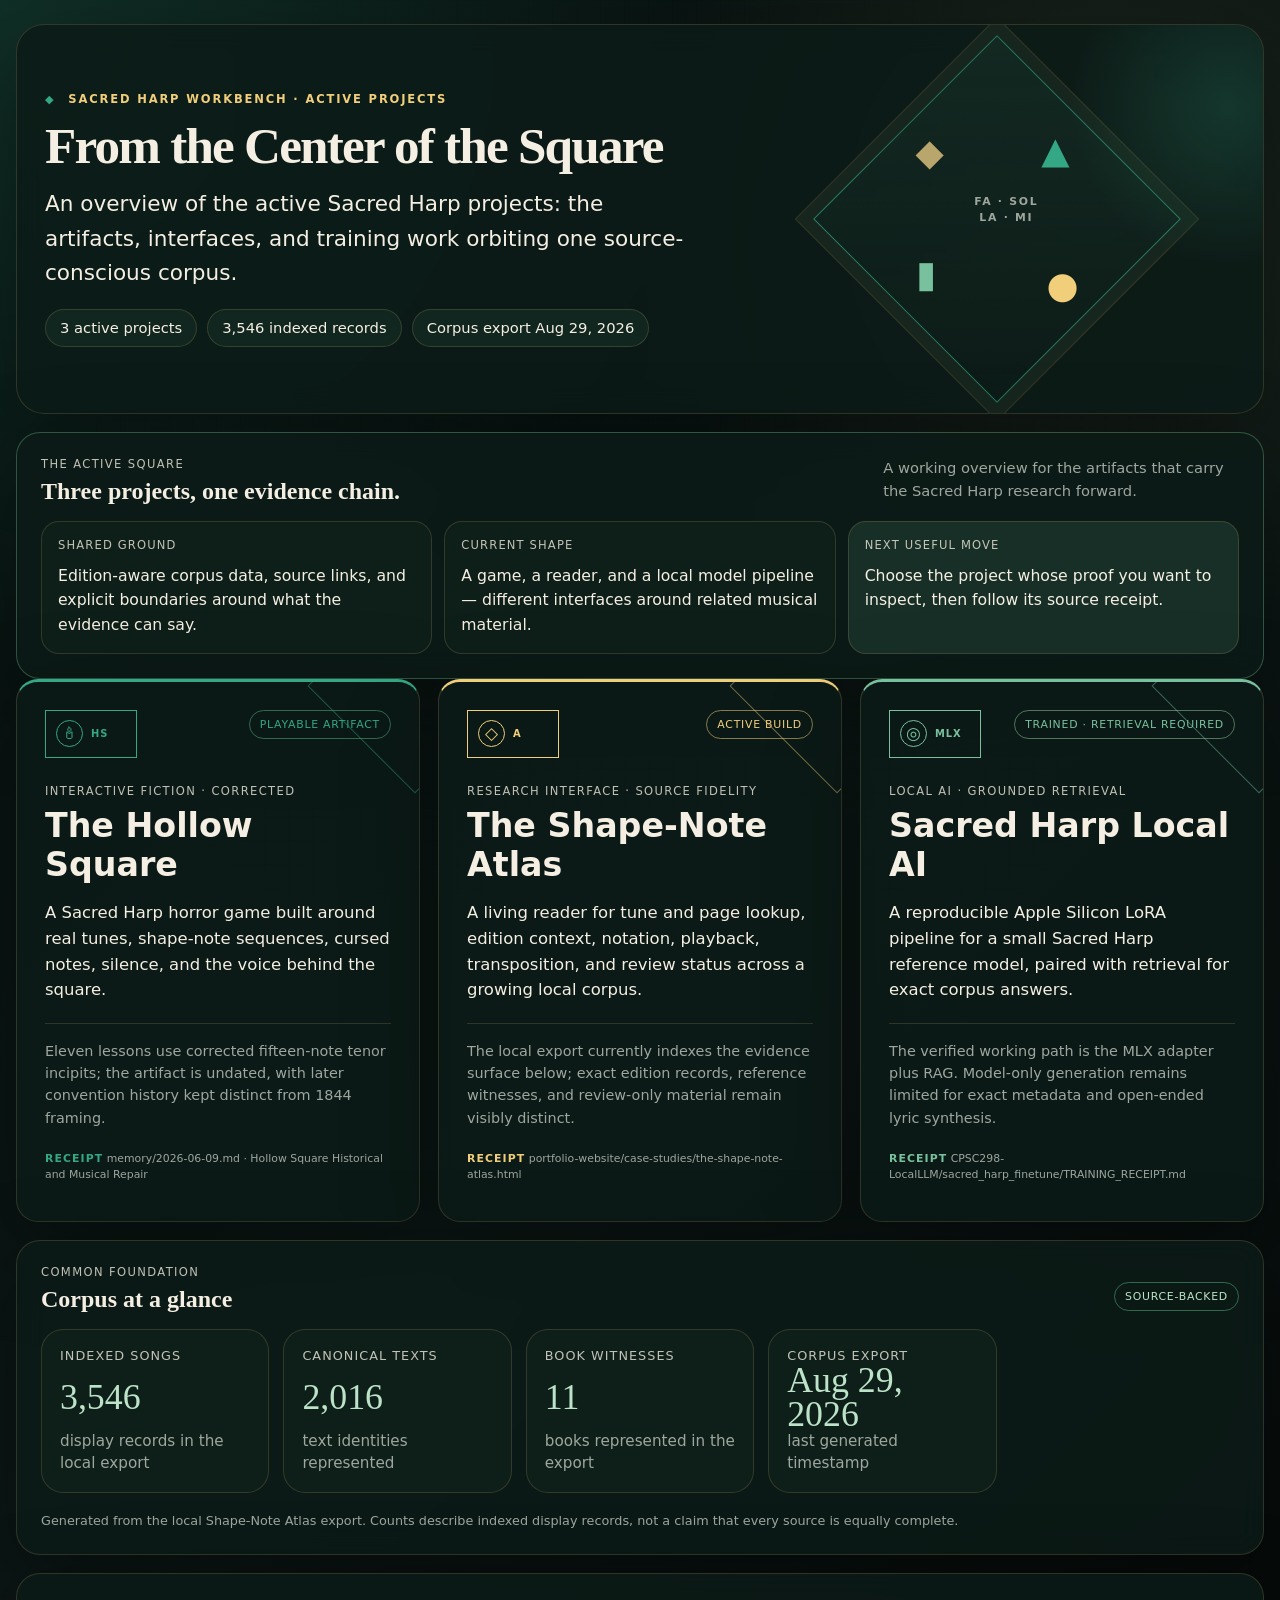
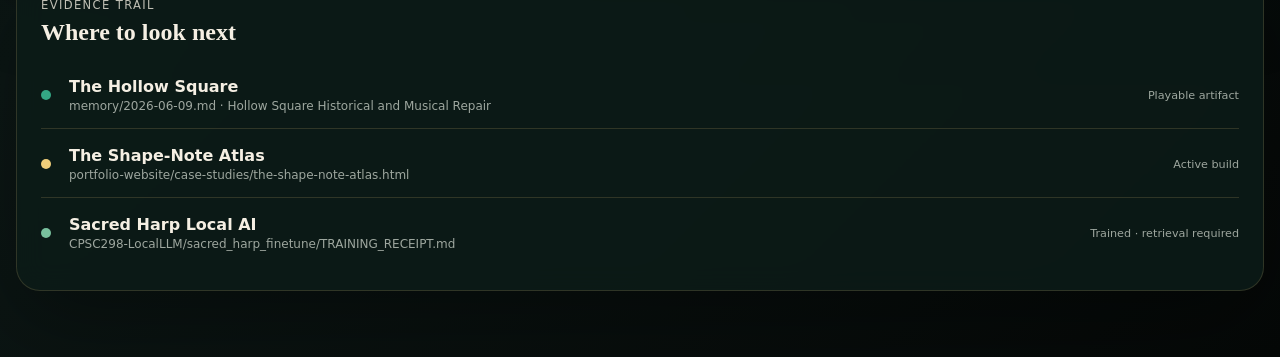
==== from-the-center-of-the-square/index.html @ 5a7ecdbe "feat: publish From the Center of the Square dashboard" ====
<!DOCTYPE html>
<html lang="en">
  <head>
    <meta charset="UTF-8" />
    <meta name="viewport" content="width=device-width, initial-scale=1.0" />
    <title>From the Center of the Square</title>
    <link rel="icon" href="data:,">
    <link rel="stylesheet" href="./fonts.css?v=2" />
    <link rel="stylesheet" href="./styles.css" />
  </head>
  <body>
    <div class="page-shell overview-shell">
      <header class="hero overview-hero">
        <div class="hero-copy">
          <p class="brand-lockup"><span class="brand-sigil" aria-hidden="true">◆</span> Sacred Harp workbench <span aria-hidden="true">·</span> active projects</p>
          <h1 id="hero-title">From the Center of the Square</h1>
          <p id="hero-description" class="hero-description"></p>
          <div class="hero-meta">
            <span class="pill" id="hero-project-count"></span>
            <span class="pill" id="hero-corpus-count"></span>
            <span class="pill" id="hero-generated"></span>
          </div>
        </div>
        <div class="square-mark" aria-label="Sacred Harp four-shape square">
          <span class="shape shape-fa">▲</span><span class="shape shape-sol">●</span>
          <span class="shape shape-la">▮</span><span class="shape shape-mi">◆</span>
          <span class="square-center">fa · sol<br>la · mi</span>
        </div>
      </header>

      <section class="card orientation-card overview-intro" aria-labelledby="orientation-heading">
        <div class="section-heading">
          <div><p class="eyebrow">The active square</p><h2 id="orientation-heading">Three projects, one evidence chain.</h2></div>
          <p class="orientation-note">A working overview for the artifacts that carry the Sacred Harp research forward.</p>
        </div>
        <div class="orientation-grid">
          <article class="orientation-item"><p class="orientation-label">Shared ground</p><p class="orientation-value">Edition-aware corpus data, source links, and explicit boundaries around what the evidence can say.</p></article>
          <article class="orientation-item"><p class="orientation-label">Current shape</p><p class="orientation-value">A game, a reader, and a local model pipeline — different interfaces around related musical material.</p></article>
          <article class="orientation-item orientation-item--action"><p class="orientation-label">Next useful move</p><p class="orientation-value">Choose the project whose proof you want to inspect, then follow its source receipt.</p></article>
        </div>
      </section>

      <main class="overview-main">
        <section class="project-grid" id="project-grid" aria-label="Active Sacred Harp projects"></section>
        <section class="card corpus-card">
          <div class="section-heading"><div><p class="eyebrow">Common foundation</p><h2>Corpus at a glance</h2></div><span class="status-stamp">source-backed</span></div>
          <div id="corpus-metrics" class="metrics-grid"></div>
          <div class="corpus-footnote">Generated from the local Shape-Note Atlas export. Counts describe indexed display records, not a claim that every source is equally complete.</div>
        </section>
        <section class="card trail-card">
          <div class="section-heading"><div><p class="eyebrow">Evidence trail</p><h2>Where to look next</h2></div></div>
          <div id="evidence-trail" class="evidence-trail"></div>
        </section>
      </main>
    </div>
    <script src="./data.js"></script>
    <script src="./app.js"></script>
  </body>
</html>
---- from-the-center-of-the-square/fonts.css ----
/*
  Local font integration for the dashboard.

  This setup prefers locally installed Optima faces from macOS Font Book.
  No remote font service is required.
*/

@font-face {
  font-family: "Optima Nova Web";
  src:
    local("Optima"),
    local("Optima Regular"),
    local("Optima LT Std"),
    local("Optima-Regular"),
    local("OptimaLTStd");
  font-weight: 400;
  font-style: normal;
  font-display: swap;
}

@font-face {
  font-family: "Miller Text Local";
  src:
    local("MillerText-Roman"),
    local("MillerText Roman"),
    local("Miller Text"),
    local("Miller Text Roman");
  font-weight: 400;
  font-style: normal;
  font-display: swap;
}

@font-face {
  font-family: "Miller Text Local";
  src:
    local("Miller Text Italic"),
    local("MillerText-Italic"),
    local("MillerText Italic");
  font-weight: 400;
  font-style: italic;
  font-display: swap;
}

@font-face {
  font-family: "Optima Nova Web";
  src:
    local("Optima Medium"),
    local("Optima-Medium"),
    local("Optima Bold"),
    local("Optima LT Std DemiBold"),
    local("OptimaLTStd-DemiBold");
  font-weight: 500;
  font-style: normal;
  font-display: swap;
}
---- from-the-center-of-the-square/styles.css ----
:root {
  --accent: #34a784;
  --accent-soft: #79c19e;
  --accent-strong: #bce2c8;
  --surface: #07110f;
  --surface-strong: #0d352d;
  --ink: #f5efe3;
  --muted: #9ea79f;
  --glow: rgba(52, 167, 132, 0.2);
  --card: rgba(12, 27, 24, 0.86);
  --border: rgba(240, 206, 122, 0.16);
  --shadow: 0 30px 90px rgba(0, 0, 0, 0.34);
  --title-font: "Miller Text Local", Georgia, serif;
  --display-font: "Miller Text Local", Georgia, serif;
  --body-font: "Optima Nova Web", system-ui, sans-serif;
  --surface-panel: rgba(16, 34, 29, 0.78);
  --surface-panel-strong: rgba(20, 42, 35, 0.92);
  --surface-chip: rgba(20, 42, 35, 0.88);
  --surface-input: rgba(16, 34, 29, 0.92);
  --surface-track: rgba(245, 239, 227, 0.08);
  --label-ink: rgba(245, 239, 227, 0.78);
  --gold: #f0ce7a;
  --cover-shadow: inset 0 0 0 999px rgba(12, 10, 8, 0.1);
}

* {
  box-sizing: border-box;
}

body {
  margin: 0;
  font-family: var(--body-font);
  color: var(--ink);
  background:
    radial-gradient(circle at top left, rgba(52, 167, 132, 0.2), transparent 30%),
    radial-gradient(circle at right 15% top 10%, rgba(240, 206, 122, 0.08), transparent 22%),
    linear-gradient(135deg, #07110f, #0c1715 52%, #050807);
  min-height: 100vh;
}

body[data-mode="dark"] {
  background:
    radial-gradient(circle at top left, var(--glow), transparent 34%),
    radial-gradient(circle at right 15% top 10%, rgba(255, 255, 255, 0.035), transparent 20%),
    linear-gradient(
      135deg,
      color-mix(in srgb, var(--surface) 94%, black),
      #08090a 54%,
      color-mix(in srgb, var(--surface-strong) 82%, black)
    );
}

body:not([data-mode="dark"]) {
  background:
    radial-gradient(circle at top left, rgba(52, 167, 132, 0.2), transparent 30%),
    radial-gradient(circle at right 15% top 10%, rgba(240, 206, 122, 0.08), transparent 22%),
    linear-gradient(135deg, #07110f, #0c1715 52%, #050807);
}

body::before {
  content: "";
  position: fixed;
  inset: 0;
  pointer-events: none;
  background-image:
    linear-gradient(rgba(0, 0, 0, 0.035) 1px, transparent 1px),
    linear-gradient(90deg, rgba(0, 0, 0, 0.03) 1px, transparent 1px);
  background-size: 24px 24px;
  mask-image: radial-gradient(circle at center, black 38%, transparent 88%);
  opacity: 0.35;
}

body[data-mode="dark"]::before {
  background-image:
    linear-gradient(rgba(255, 255, 255, 0.03) 1px, transparent 1px),
    linear-gradient(90deg, rgba(255, 255, 255, 0.025) 1px, transparent 1px);
  opacity: 0.16;
}

.page-shell {
  width: min(1400px, calc(100vw - 32px));
  margin: 0 auto;
  padding: 24px 0 48px;
}

.hero,
.card {
  background: var(--card);
  border: 1px solid var(--border);
  box-shadow: var(--shadow);
  backdrop-filter: blur(14px);
}

body[data-mode="dark"] .hero,
body[data-mode="dark"] .card {
  backdrop-filter: blur(18px) saturate(120%);
}

.hero {
  display: grid;
  gap: 24px;
  grid-template-columns: 1.3fr 0.9fr;
  border-radius: 28px;
  padding: 28px;
  position: relative;
  overflow: hidden;
}

.hero::after {
  content: "";
  position: absolute;
  right: -10%;
  top: -20%;
  width: 320px;
  height: 320px;
  border-radius: 999px;
  background: radial-gradient(circle, var(--glow), transparent 70%);
  pointer-events: none;
}

.eyebrow,
.panel-label {
  margin: 0 0 8px;
  text-transform: uppercase;
  letter-spacing: 0.12em;
  font-size: 0.72rem;
  color: var(--muted);
}

.hero h1,
.card h2 {
  margin: 0;
  line-height: 1;
}

.hero h1 {
  font-family: var(--title-font);
  font-size: clamp(2.3rem, 4vw, 4.8rem);
  max-width: 12ch;
  letter-spacing: 0.01em;
}

.card h2 {
  font-family: var(--display-font);
}

.hero-description {
  margin: 16px 0 18px;
  font-size: 1.06rem;
  line-height: 1.6;
  max-width: 58ch;
}

.hero-meta,
.filter-pills,
.book-selector {
  display: flex;
  flex-wrap: wrap;
  gap: 10px;
}

.hero-panel-top {
  display: flex;
  align-items: center;
  justify-content: space-between;
  gap: 12px;
}

.pill,
.filter-pill,
.book-button,
.mode-toggle {
  border-radius: 999px;
  border: 1px solid var(--border);
  background: var(--surface-chip);
}

.pill {
  display: inline-flex;
  align-items: center;
  min-height: 38px;
  padding: 0 14px;
  font-size: 0.92rem;
}

.book-button {
  display: grid;
  grid-template-rows: auto auto auto;
  align-content: start;
  gap: 5px;
  text-align: left;
  width: calc(50% - 5px);
  padding: 14px 16px;
  min-height: 92px;
  cursor: pointer;
  transition: transform 140ms ease, border-color 140ms ease, box-shadow 140ms ease;
  position: relative;
  overflow: hidden;
  border-color: color-mix(in srgb, var(--button-accent) 30%, var(--border));
  background: var(--button-surface);
}

.mode-toggle {
  min-height: 38px;
  padding: 0 14px;
  color: var(--ink);
  cursor: pointer;
  font: inherit;
  transition: transform 140ms ease, border-color 140ms ease, box-shadow 140ms ease;
}

.book-button:hover,
.filter-pill:hover,
.mode-toggle:hover {
  transform: translateY(-1px);
  border-color: color-mix(in srgb, var(--accent) 35%, var(--border));
}

.book-button.active,
.filter-pill.active,
.mode-toggle.active {
  border-color: var(--accent);
  box-shadow: 0 0 0 3px color-mix(in srgb, var(--accent) 16%, transparent);
  background: color-mix(in srgb, white 70%, var(--surface-strong));
}

body[data-mode="dark"] .pill,
body[data-mode="dark"] .filter-pill,
body[data-mode="dark"] .book-button,
body[data-mode="dark"] .mode-toggle {
  box-shadow: inset 0 1px 0 rgba(255, 255, 255, 0.03);
}

body[data-mode="dark"] .book-button {
  background: color-mix(in srgb, var(--button-surface) 24%, black);
  border-color: color-mix(in srgb, var(--button-accent) 52%, var(--border));
}

body[data-mode="dark"] .book-button.active,
body[data-mode="dark"] .filter-pill.active,
body[data-mode="dark"] .mode-toggle.active {
  background: color-mix(in srgb, var(--button-accent) 24%, black);
  box-shadow:
    0 0 0 3px color-mix(in srgb, var(--accent) 18%, transparent),
    inset 0 1px 0 rgba(255, 255, 255, 0.04);
}

.book-button::before {
  content: "";
  position: absolute;
  inset: 0;
  background: linear-gradient(90deg, color-mix(in srgb, var(--button-accent) 12%, transparent), transparent 72%);
  pointer-events: none;
}

body[data-mode="dark"] .book-button::before {
  background: linear-gradient(90deg, color-mix(in srgb, var(--button-accent) 10%, transparent), transparent 72%);
}

.book-button > * {
  position: relative;
  z-index: 1;
  display: block;
}

.book-button strong,
.metric-value,
.stack-value,
.cell-value,
.distribution-count,
.song-no {
  font-family: var(--display-font);
}

.book-button strong {
  font-family: var(--button-title-font, var(--display-font));
  letter-spacing: 0.02em;
}

.book-button span {
  font-family: var(--button-display-font, var(--display-font));
  display: block;
  line-height: 1.15;
  font-size: 0.92rem;
  max-width: 22ch;
  color: var(--button-label);
}

.book-button small {
  font-family: var(--button-body-font, var(--body-font));
  display: block;
  letter-spacing: 0.03em;
  margin-top: 2px;
  color: var(--button-meta);
}

.book-button strong {
  color: var(--button-ink);
}

.book-button span:last-child,
.book-button small,
.metric-label,
.metric-note,
.stack-subtitle,
.songs-summary,
.song-meta,
.song-line,
.standout-meta {
  color: var(--muted);
}


.metric-label,
.song-meta,
.cell-label,
.eyebrow,
.panel-label {
  color: var(--label-ink);
}

.orientation-card {
  margin-top: 18px;
  border-color: color-mix(in srgb, var(--accent) 28%, var(--border));
}

.orientation-note {
  margin: 0;
  max-width: 38ch;
  color: var(--muted);
  font-size: 0.92rem;
  line-height: 1.55;
}

.orientation-grid {
  display: grid;
  grid-template-columns: repeat(3, minmax(0, 1fr));
  gap: 12px;
}

.orientation-item {
  min-height: 126px;
  padding: 16px;
  border: 1px solid var(--border);
  border-radius: 18px;
  background: var(--surface-panel);
}

.orientation-item--action {
  background: color-mix(in srgb, var(--accent-soft) 10%, var(--surface-panel));
}

.orientation-label {
  margin: 0 0 12px;
  color: var(--label-ink);
  text-transform: uppercase;
  letter-spacing: 0.1em;
  font-size: 0.72rem;
}

.orientation-value {
  margin: 0;
  color: var(--ink);
  font-size: 0.98rem;
  line-height: 1.55;
}

.layout {
  display: grid;
  gap: 18px;
  margin-top: 18px;
  grid-template-columns: repeat(12, minmax(0, 1fr));
}

.card {
  border-radius: 24px;
  padding: 24px;
}

.metrics-card {
  grid-column: span 12;
}

.layout > .card:nth-child(2),
.layout > .card:nth-child(3) {
  grid-column: span 6;
}

.layout > .card:nth-child(4),
.layout > .card:nth-child(5),
.layout > .songs-card {
  grid-column: span 12;
}

.section-heading {
  display: flex;
  align-items: flex-end;
  justify-content: space-between;
  gap: 20px;
  margin-bottom: 18px;
}

.section-heading-controls {
  align-items: flex-start;
}

.controls {
  display: grid;
  gap: 12px;
  width: min(560px, 100%);
}

input[type="search"] {
  width: 100%;
  border-radius: 16px;
  border: 1px solid var(--border);
  background: var(--surface-input);
  color: var(--ink);
  padding: 14px 16px;
  font: inherit;
}

body[data-mode="dark"] input[type="search"]::placeholder {
  color: color-mix(in srgb, var(--muted) 85%, white);
}

.filter-pill {
  padding: 10px 14px;
  cursor: pointer;
}

.metrics-grid {
  display: grid;
  gap: 14px;
  grid-template-columns: repeat(5, minmax(0, 1fr));
}

.metric {
  border: 1px solid var(--border);
  background: var(--surface-panel);
  border-radius: 22px;
  padding: 18px;
  min-height: 148px;
  display: flex;
  flex-direction: column;
  justify-content: space-between;
}

.metric-value {
  font-size: clamp(2rem, 2.8vw, 3rem);
  color: var(--accent-strong);
  line-height: 0.95;
}

.metric-label {
  font-size: 0.8rem;
  text-transform: uppercase;
  letter-spacing: 0.08em;
}

.metric-note {
  font-size: 0.95rem;
  line-height: 1.4;
}

.book-stack,
.distribution,
.songs-list {
  display: grid;
  gap: 12px;
}

.stack-row {
  display: grid;
  grid-template-columns: minmax(160px, 220px) 1fr minmax(72px, 96px);
  gap: 14px;
  align-items: center;
  padding: 12px 14px;
  border-radius: 18px;
  border: 1px solid color-mix(in srgb, var(--stack-accent) 24%, var(--border));
  background: var(--stack-surface);
}

.stack-title {
  display: grid;
  gap: 3px;
}

.stack-title strong {
  color: var(--stack-ink);
}

.stack-subtitle {
  color: var(--stack-subtle);
}

.stack-bar {
  position: relative;
  height: 18px;
  border-radius: 999px;
  background: var(--surface-track);
  overflow: hidden;
}

.stack-fill {
  position: absolute;
  inset: 0 auto 0 0;
  border-radius: inherit;
  background: linear-gradient(90deg, var(--stack-fill-start), var(--stack-fill-end));
  box-shadow: inset 0 1px 0 rgba(255, 255, 255, 0.12);
}

.stack-value {
  font-size: 1.3rem;
  text-align: right;
  color: var(--stack-accent-strong);
}

body[data-mode="dark"] .stack-row {
  background: color-mix(in srgb, var(--stack-surface) 22%, black);
  border-color: color-mix(in srgb, var(--stack-accent) 44%, var(--border));
}

.distribution-grid {
  display: grid;
  gap: 10px;
}

.distribution-row {
  display: grid;
  grid-template-columns: 84px 1fr 48px;
  gap: 12px;
  align-items: center;
}

.distribution-bar {
  position: relative;
  height: 12px;
  border-radius: 999px;
  background: var(--surface-track);
  overflow: hidden;
}

.distribution-fill {
  position: absolute;
  inset: 0 auto 0 0;
  border-radius: inherit;
  background: linear-gradient(90deg, var(--accent-soft), var(--accent));
}

.overlap-matrix {
  overflow-x: auto;
  padding-bottom: 4px;
}

.overlap-grid {
  display: grid;
  grid-template-columns: repeat(var(--overlap-cols, 6), minmax(130px, 1fr));
  gap: 8px;
  min-width: max-content;
}

.overlap-cell {
  min-height: 82px;
  border-radius: 18px;
  border: 1px solid var(--border);
  background: var(--surface-panel);
  padding: 12px;
  display: grid;
  align-content: space-between;
}

.card,
.metric,
.standout,
.song-card,
.overlap-cell,
.stack-bar,
.distribution-bar,
input[type="search"],
.badge,
.empty-state,
.hero-cover,
.book-button,
.pill,
.filter-pill,
.mode-toggle {
  transition:
    background-color 180ms ease,
    color 180ms ease,
    border-color 180ms ease,
    box-shadow 180ms ease;
}

.overlap-cell.selected {
  border-color: var(--accent);
  box-shadow: 0 0 0 2px color-mix(in srgb, var(--accent) 16%, transparent);
}

.cell-label {
  font-size: 0.84rem;
  color: var(--muted);
}

.cell-value {
  font-size: 1.8rem;
  color: var(--accent-strong);
  line-height: 1;
}

.standouts {
  display: grid;
  gap: 12px;
  grid-template-columns: repeat(3, minmax(0, 1fr));
}

.standout {
  border: 1px solid var(--border);
  border-radius: 20px;
  padding: 16px;
  background: var(--surface-panel);
}

.standout h3,
.song-card h3 {
  margin: 0 0 8px;
  font-size: 1.15rem;
}

.badge-row {
  display: flex;
  flex-wrap: wrap;
  gap: 8px;
  margin: 10px 0 0;
}

.badge {
  display: inline-flex;
  align-items: center;
  min-height: 28px;
  border-radius: 999px;
  padding: 0 10px;
  font-size: 0.8rem;
  border: 1px solid var(--border);
  background: color-mix(in srgb, var(--surface-panel-strong) 78%, var(--surface-strong));
}

.songs-summary {
  margin-bottom: 16px;
}

.songs-list {
  grid-template-columns: repeat(2, minmax(0, 1fr));
}

.song-card {
  border-radius: 22px;
  border: 1px solid var(--border);
  background: var(--surface-panel);
  padding: 18px;
}

.song-head {
  display: flex;
  align-items: flex-start;
  justify-content: space-between;
  gap: 16px;
}

.song-no {
  font-size: 0.95rem;
  color: var(--accent);
  text-transform: uppercase;
  letter-spacing: 0.08em;
}

.song-line {
  margin-top: 10px;
  line-height: 1.5;
}

.related-songs {
  margin-top: 14px;
  padding-top: 12px;
  border-top: 1px solid var(--border);
}

.related-heading {
  margin-bottom: 10px;
  font-size: 0.8rem;
  text-transform: uppercase;
  letter-spacing: 0.08em;
  color: var(--label-ink);
}

.related-list {
  display: grid;
  gap: 8px;
}

.related-item {
  border-radius: 14px;
  border: 1px solid var(--border);
  background: var(--surface-panel-strong);
  padding: 10px 12px;
}

.related-label {
  font-size: 0.82rem;
  color: var(--accent);
}

.related-title {
  margin-top: 4px;
  color: var(--ink);
}

.song-links {
  display: flex;
  flex-wrap: wrap;
  gap: 8px;
  margin-top: 14px;
}

a.link {
  color: var(--accent-strong);
  text-decoration-color: color-mix(in srgb, var(--accent) 40%, transparent);
}

body[data-mode="dark"] a.link {
  color: var(--accent-soft);
  text-decoration-color: color-mix(in srgb, var(--accent-soft) 40%, transparent);
}

.empty-state {
  border-radius: 18px;
  border: 1px dashed var(--border);
  padding: 18px;
  color: var(--muted);
}

@media (max-width: 1080px) {
  .hero,
  .orientation-grid,
  .layout > .card:nth-child(2),
  .layout > .card:nth-child(3),
  .songs-list,
  .standouts,
  .metrics-grid {
    grid-template-columns: 1fr;
  }

  .layout > .card:nth-child(2),
  .layout > .card:nth-child(3) {
    grid-column: span 12;
  }
}

@media (max-width: 760px) {
  .page-shell {
    width: min(100vw - 16px, 1400px);
    padding-top: 12px;
  }

  .hero,
  .card {
    border-radius: 22px;
    padding: 18px;
  }

  .hero {
    grid-template-columns: 1fr;
  }

  .book-button,
  .stack-row,
  .distribution-row {
    width: 100%;
    grid-template-columns: 1fr;
  }

  .book-button {
    width: 100%;
  }

  .overlap-grid {
    grid-template-columns: repeat(var(--overlap-cols, 6), minmax(112px, 1fr));
  }

  .song-head,
  .section-heading,
  .section-heading-controls,
  .hero-panel-top {
    flex-direction: column;
    align-items: flex-start;
  }
}

/* Project overview: a little more meetinghouse, a little less spreadsheet. */
.overview-shell { max-width: 1320px; }
.overview-hero { min-height: 390px; align-items: center; }
.overview-hero .hero-copy { max-width: 760px; }
.overview-hero h1 { max-width: 720px; letter-spacing: -0.035em; }
.overview-hero .hero-description { max-width: 650px; font-size: clamp(1.08rem, 1.7vw, 1.35rem); }
.square-mark { position: relative; width: 260px; height: 260px; margin: 20px auto; border: 1px solid color-mix(in srgb, var(--accent) 70%, transparent); background: linear-gradient(135deg, var(--surface-panel-strong), transparent); transform: rotate(45deg); box-shadow: 0 0 0 12px var(--surface-panel), 0 0 0 13px var(--border); }
.square-mark .shape, .square-center { position: absolute; transform: rotate(-45deg); }
.square-mark .shape { font-size: 2.3rem; }
.shape-fa { top: 18px; left: 108px; color: #34a784; }
.shape-sol { right: 20px; top: 108px; color: #f0ce7a; }
.shape-la { bottom: 18px; left: 108px; color: #79c19e; }
.shape-mi { left: 20px; top: 108px; color: #b9a66d; }
.square-center { inset: 100px 54px auto; text-align: center; color: var(--muted); font: 600 .68rem/1.45 var(--body-font); letter-spacing: .16em; text-transform: uppercase; }
.project-grid { display: grid; grid-template-columns: repeat(3, 1fr); gap: 18px; margin-bottom: 18px; }
.project-card { position: relative; min-height: 390px; padding: 28px; border: 1px solid var(--border); border-top: 3px solid var(--project-accent); border-radius: 22px; background: var(--card); box-shadow: var(--shadow); overflow: hidden; }
.project-card::after { content: ''; position: absolute; width: 150px; height: 150px; right: -72px; top: -72px; border: 1px solid color-mix(in srgb, var(--project-accent) 45%, transparent); transform: rotate(45deg); }
.project-card--green { --project-accent: #34a784; }
.project-card--gold { --project-accent: #f0ce7a; }
.project-card--sage { --project-accent: #79c19e; }
.project-top { display: flex; justify-content: space-between; align-items: start; gap: 10px; margin-bottom: 26px; }
.project-mark { display: inline-flex; align-items: center; gap: 8px; min-width: 92px; height: 48px; padding: 6px 10px; border: 1px solid var(--project-accent); color: var(--project-accent); font: 600 .72rem var(--body-font); letter-spacing: .08em; }
.project-icon { display: inline-grid; place-items: center; width: 27px; height: 27px; border: 1px solid currentColor; border-radius: 50%; font: 1.05rem/1 var(--display-font); }
.project-code { font-size: .62rem; }
.brand-lockup { margin: 0 0 12px; color: var(--gold); font: 600 .72rem/1.4 var(--body-font); letter-spacing: .16em; text-transform: uppercase; }
.brand-sigil { display: inline-block; margin-right: 7px; color: var(--accent); font-size: .7rem; }
.status-chip, .status-stamp { border: 1px solid color-mix(in srgb, var(--project-accent, var(--accent)) 45%, var(--border)); border-radius: 999px; padding: 7px 10px; color: var(--project-accent, var(--accent-strong)); font-size: .68rem; letter-spacing: .07em; text-transform: uppercase; }
.project-card h2 { margin: 8px 0 14px; font-size: clamp(1.8rem, 2.6vw, 2.35rem); }
.project-description { min-height: 92px; color: var(--ink); font-size: 1.03rem; line-height: 1.55; }
.project-detail { margin-top: 20px; padding-top: 16px; border-top: 1px solid var(--border); color: var(--muted); font-size: .9rem; line-height: 1.55; }
.project-source { margin-top: 22px; color: var(--muted); font: .68rem/1.45 var(--body-font); overflow-wrap: anywhere; }
.project-source span { color: var(--project-accent); font-weight: 700; letter-spacing: .1em; text-transform: uppercase; }
.corpus-card, .trail-card { margin-bottom: 18px; }
.corpus-footnote { margin-top: 18px; color: var(--muted); font-size: .8rem; line-height: 1.5; }
.evidence-trail { display: grid; gap: 2px; }
.trail-row { display: grid; grid-template-columns: 14px 1fr auto; gap: 14px; align-items: center; padding: 15px 0; border-bottom: 1px solid var(--border); }
.trail-row:last-child { border-bottom: 0; }
.trail-row div { display: grid; gap: 3px; }
.trail-row strong { color: var(--ink); }
.trail-row span { color: var(--muted); font: .75rem var(--body-font); overflow-wrap: anywhere; }
.trail-row b { color: var(--muted); font-size: .7rem; font-weight: 500; text-align: right; }
.trail-dot { width: 10px; height: 10px; border-radius: 50%; background: var(--accent); }
.trail-dot--green { background: #34a784; }.trail-dot--gold { background: #f0ce7a; }.trail-dot--sage { background: #79c19e; }
@media (max-width: 920px) { .project-grid { grid-template-columns: 1fr; } .project-card { min-height: auto; } .square-mark { width: 210px; height: 210px; } .square-center { inset: 78px 34px auto; } .square-mark .shape { font-size: 1.8rem; } .shape-fa { top: 14px; left: 88px; }.shape-sol { right: 14px; top: 88px; }.shape-la { bottom: 14px; left: 88px; }.shape-mi { left: 14px; top: 88px; } }
@media (max-width: 760px) { .overview-hero { min-height: 0; } .overview-hero .hero-copy { order: 2; } .square-mark { order: 1; margin: 24px auto 36px; } .trail-row { grid-template-columns: 12px 1fr; } .trail-row b { grid-column: 2; text-align: left; } }
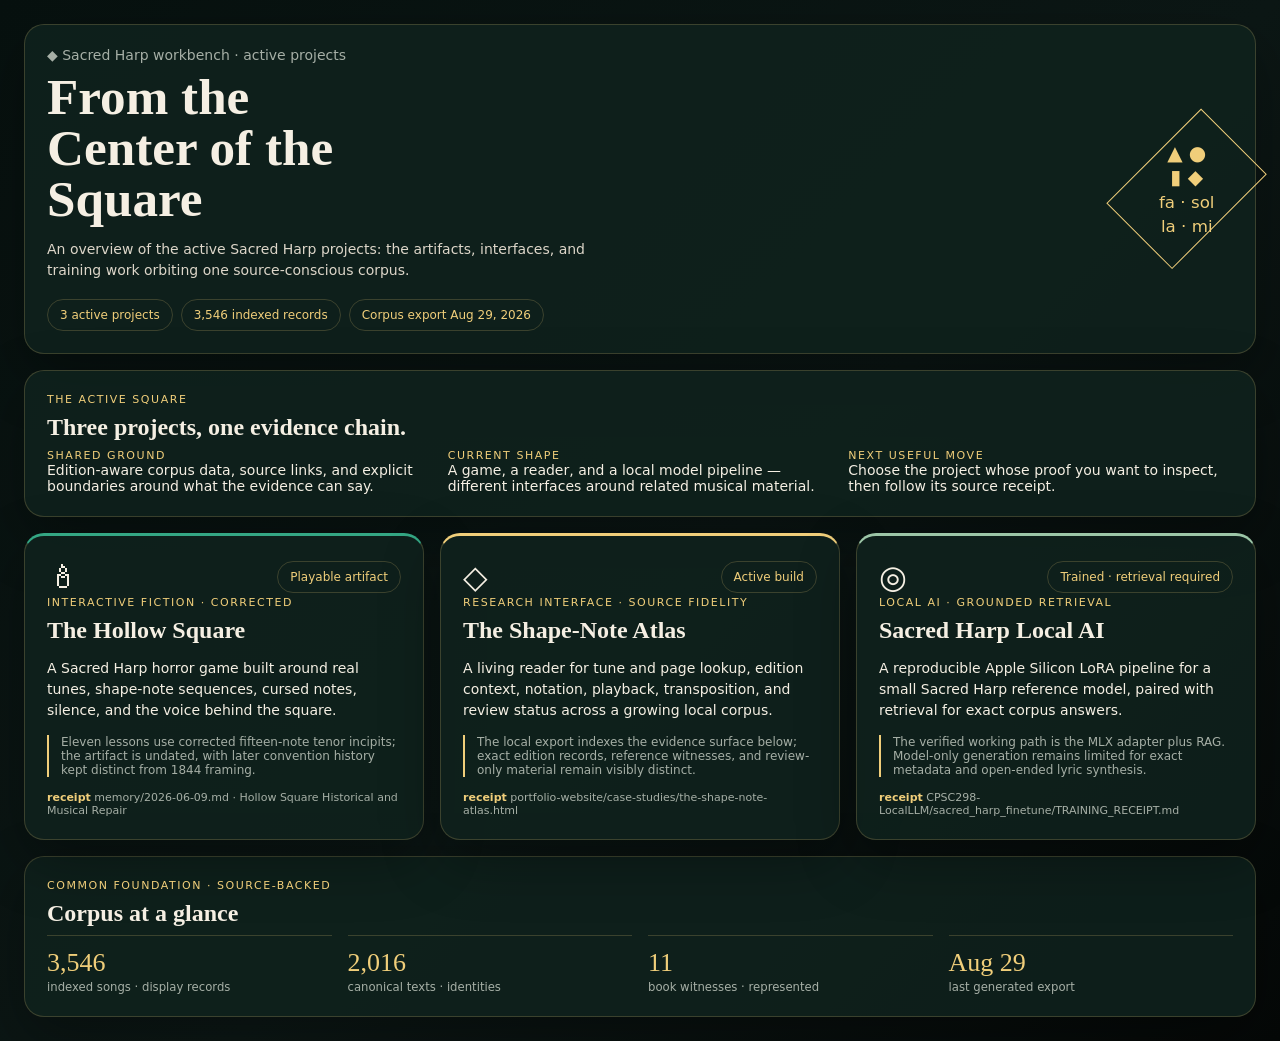
==== commit 24027e0c: "Export the pinned From the Center dashboard" ====
--- a/from-the-center-of-the-square/index.html
+++ b/from-the-center-of-the-square/index.html
@@ -1,59 +1,3 @@
-<!DOCTYPE html>
-<html lang="en">
-  <head>
-    <meta charset="UTF-8" />
-    <meta name="viewport" content="width=device-width, initial-scale=1.0" />
-    <title>From the Center of the Square</title>
-    <link rel="icon" href="data:,">
-    <link rel="stylesheet" href="./fonts.css?v=2" />
-    <link rel="stylesheet" href="./styles.css" />
-  </head>
-  <body>
-    <div class="page-shell overview-shell">
-      <header class="hero overview-hero">
-        <div class="hero-copy">
-          <p class="brand-lockup"><span class="brand-sigil" aria-hidden="true">◆</span> Sacred Harp workbench <span aria-hidden="true">·</span> active projects</p>
-          <h1 id="hero-title">From the Center of the Square</h1>
-          <p id="hero-description" class="hero-description"></p>
-          <div class="hero-meta">
-            <span class="pill" id="hero-project-count"></span>
-            <span class="pill" id="hero-corpus-count"></span>
-            <span class="pill" id="hero-generated"></span>
-          </div>
-        </div>
-        <div class="square-mark" aria-label="Sacred Harp four-shape square">
-          <span class="shape shape-fa">▲</span><span class="shape shape-sol">●</span>
-          <span class="shape shape-la">▮</span><span class="shape shape-mi">◆</span>
-          <span class="square-center">fa · sol<br>la · mi</span>
-        </div>
-      </header>
-
-      <section class="card orientation-card overview-intro" aria-labelledby="orientation-heading">
-        <div class="section-heading">
-          <div><p class="eyebrow">The active square</p><h2 id="orientation-heading">Three projects, one evidence chain.</h2></div>
-          <p class="orientation-note">A working overview for the artifacts that carry the Sacred Harp research forward.</p>
-        </div>
-        <div class="orientation-grid">
-          <article class="orientation-item"><p class="orientation-label">Shared ground</p><p class="orientation-value">Edition-aware corpus data, source links, and explicit boundaries around what the evidence can say.</p></article>
-          <article class="orientation-item"><p class="orientation-label">Current shape</p><p class="orientation-value">A game, a reader, and a local model pipeline — different interfaces around related musical material.</p></article>
-          <article class="orientation-item orientation-item--action"><p class="orientation-label">Next useful move</p><p class="orientation-value">Choose the project whose proof you want to inspect, then follow its source receipt.</p></article>
-        </div>
-      </section>
-
-      <main class="overview-main">
-        <section class="project-grid" id="project-grid" aria-label="Active Sacred Harp projects"></section>
-        <section class="card corpus-card">
-          <div class="section-heading"><div><p class="eyebrow">Common foundation</p><h2>Corpus at a glance</h2></div><span class="status-stamp">source-backed</span></div>
-          <div id="corpus-metrics" class="metrics-grid"></div>
-          <div class="corpus-footnote">Generated from the local Shape-Note Atlas export. Counts describe indexed display records, not a claim that every source is equally complete.</div>
-        </section>
-        <section class="card trail-card">
-          <div class="section-heading"><div><p class="eyebrow">Evidence trail</p><h2>Where to look next</h2></div></div>
-          <div id="evidence-trail" class="evidence-trail"></div>
-        </section>
-      </main>
-    </div>
-    <script src="./data.js"></script>
-    <script src="./app.js"></script>
-  </body>
-</html>
+<!doctype html><html lang="en"><head><meta charset="utf-8"><meta name="viewport" content="width=device-width,initial-scale=1"><title>From the Center of the Square</title><style>
+:root{color-scheme:dark}*{box-sizing:border-box}body{margin:0;padding:24px;background:linear-gradient(135deg,#07110f,#0c1715 55%,#050807);color:#f5efe3;font:14px system-ui,-apple-system,sans-serif}h1,h2{font-family:Georgia,serif}h1{font-size:clamp(30px,4vw,56px);line-height:1;margin:8px 0 14px;max-width:13ch}h2{margin:8px 0;font-size:24px}.ey{color:#f0ce7a;font-size:11px;letter-spacing:.14em;text-transform:uppercase}.brand,.receipt{color:#a6afa6}.hero,.card{background:#10221ddd;border:1px solid #f0ce7a33;border-radius:20px;padding:22px;box-shadow:0 20px 60px #0005}.hero{display:flex;justify-content:space-between;gap:24px}.desc,p{line-height:1.5}.desc{max-width:62ch;color:#ddd6c9}.pills{display:flex;gap:8px;flex-wrap:wrap;margin-top:18px}.pill,.status{border:1px solid #f0ce7a33;border-radius:999px;padding:8px 12px;color:#f0ce7a;font-size:12px}.square{align-self:center;border:1px solid #f0ce7a;padding:18px;transform:rotate(45deg);color:#f0ce7a;font-size:20px;text-align:center}.square span{display:block;transform:rotate(-45deg)}.intro,.foundation{margin-top:16px}.grid,.projects,.metrics{display:grid;gap:16px}.grid{grid-template-columns:repeat(3,1fr)}.projects{grid-template-columns:repeat(3,1fr);margin-top:16px}.project{border-top:3px solid #34a784}.gold{border-top-color:#f0ce7a}.sage{border-top-color:#9cc6a7}.mark{display:flex;justify-content:space-between;align-items:center;font-size:25px}.icon{font-size:32px}.detail{border-left:2px solid #f0ce7a;padding-left:12px;color:#a6afa6;font-size:12px}.receipt{font-size:11px;margin-top:14px}.receipt b{color:#f0ce7a}.metrics{grid-template-columns:repeat(4,1fr)}.metric{border-top:1px solid #f0ce7a33;padding-top:12px}.metric strong{display:block;font:26px Georgia,serif;color:#f0ce7a}.metric small{color:#a6afa6}@media(max-width:800px){.hero{display:block}.grid,.projects,.metrics{grid-template-columns:1fr}.square{width:max-content;margin:22px auto}}
+</style></head><body><main><header class="hero"><div><div class="brand">◆ Sacred Harp workbench · active projects</div><h1>From the Center of the Square</h1><div class="desc">An overview of the active Sacred Harp projects: the artifacts, interfaces, and training work orbiting one source-conscious corpus.</div><div class="pills"><span class="pill">3 active projects</span><span class="pill">3,546 indexed records</span><span class="pill">Corpus export Aug 29, 2026</span></div></div><div class="square" aria-label="Sacred Harp four-shape square"><span>▲ ●<br>▮ ◆<br><small>fa · sol<br>la · mi</small></span></div></header><section class="card intro"><div class="ey">The active square</div><h2>Three projects, one evidence chain.</h2><div class="grid"><div><div class="ey">Shared ground</div><div>Edition-aware corpus data, source links, and explicit boundaries around what the evidence can say.</div></div><div><div class="ey">Current shape</div><div>A game, a reader, and a local model pipeline — different interfaces around related musical material.</div></div><div><div class="ey">Next useful move</div><div>Choose the project whose proof you want to inspect, then follow its source receipt.</div></div></div></section><section class="projects"><article class="card project"><div class="mark"><span class="icon">🕯</span><span class="status">Playable artifact</span></div><div class="ey">interactive fiction · corrected</div><h2>The Hollow Square</h2><p>A Sacred Harp horror game built around real tunes, shape-note sequences, cursed notes, silence, and the voice behind the square.</p><div class="detail">Eleven lessons use corrected fifteen-note tenor incipits; the artifact is undated, with later convention history kept distinct from 1844 framing.</div><div class="receipt"><b>receipt</b> memory/2026-06-09.md · Hollow Square Historical and Musical Repair</div></article><article class="card project gold"><div class="mark"><span class="icon">◇</span><span class="status">Active build</span></div><div class="ey">research interface · source fidelity</div><h2>The Shape-Note Atlas</h2><p>A living reader for tune and page lookup, edition context, notation, playback, transposition, and review status across a growing local corpus.</p><div class="detail">The local export indexes the evidence surface below; exact edition records, reference witnesses, and review-only material remain visibly distinct.</div><div class="receipt"><b>receipt</b> portfolio-website/case-studies/the-shape-note-atlas.html</div></article><article class="card project sage"><div class="mark"><span class="icon">◎</span><span class="status">Trained · retrieval required</span></div><div class="ey">local AI · grounded retrieval</div><h2>Sacred Harp Local AI</h2><p>A reproducible Apple Silicon LoRA pipeline for a small Sacred Harp reference model, paired with retrieval for exact corpus answers.</p><div class="detail">The verified working path is the MLX adapter plus RAG. Model-only generation remains limited for exact metadata and open-ended lyric synthesis.</div><div class="receipt"><b>receipt</b> CPSC298-LocalLLM/sacred_harp_finetune/TRAINING_RECEIPT.md</div></article></section><section class="card foundation"><div class="ey">Common foundation · source-backed</div><h2>Corpus at a glance</h2><div class="metrics"><div class="metric"><strong>3,546</strong><small>indexed songs · display records</small></div><div class="metric"><strong>2,016</strong><small>canonical texts · identities</small></div><div class="metric"><strong>11</strong><small>book witnesses · represented</small></div><div class="metric"><strong>Aug 29</strong><small>last generated export</small></div></div></section></main></body></html>
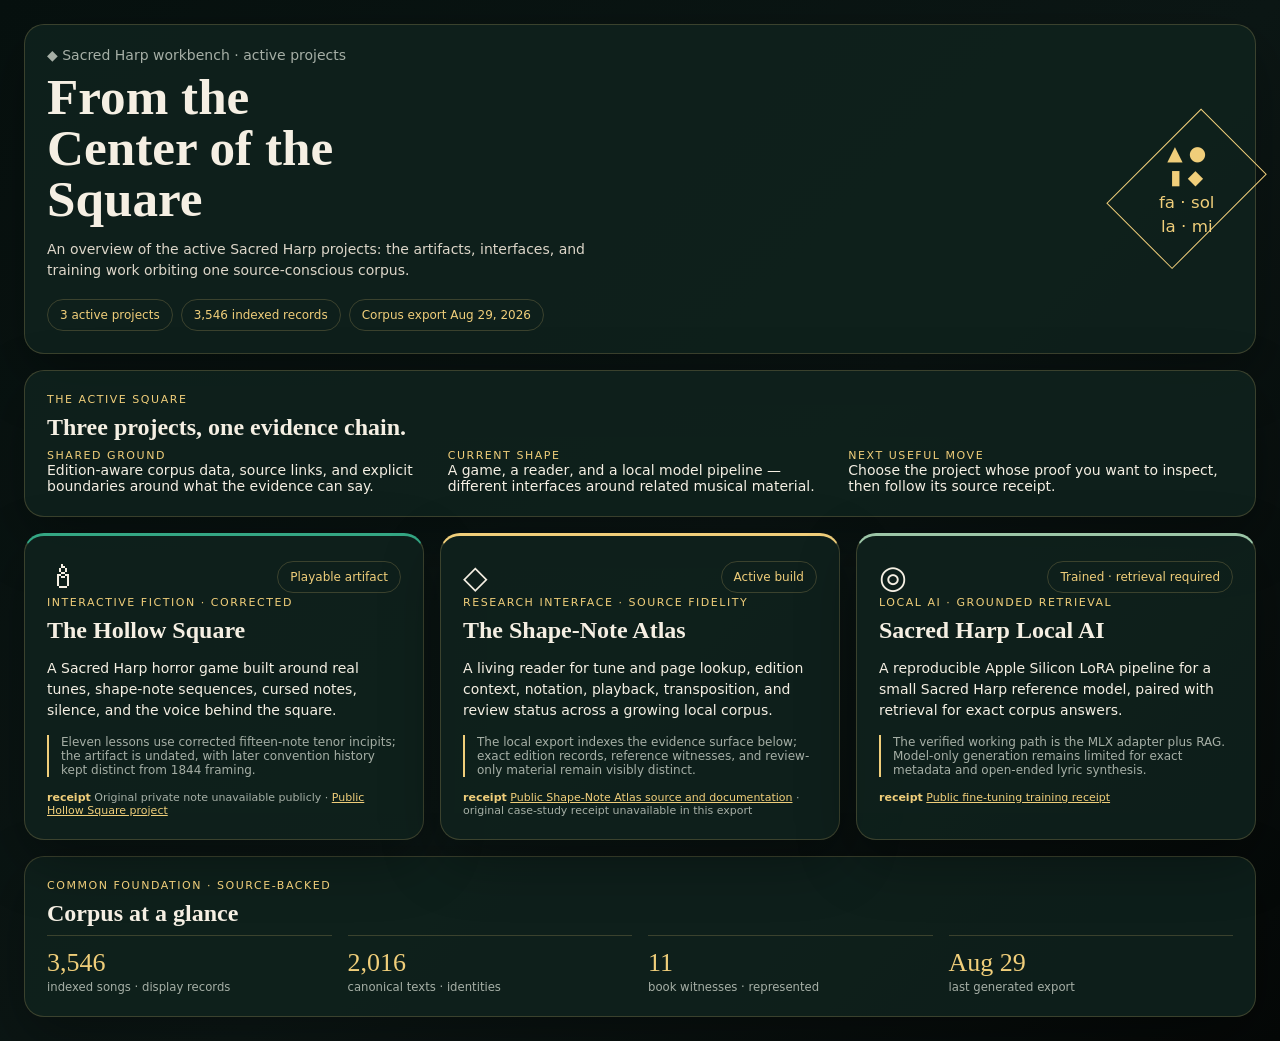
==== commit b1333d9b: "fix: replace local dashboard receipts with public sources" ====
--- a/from-the-center-of-the-square/index.html
+++ b/from-the-center-of-the-square/index.html
@@ -1,3 +1,3 @@
 <!doctype html><html lang="en"><head><meta charset="utf-8"><meta name="viewport" content="width=device-width,initial-scale=1"><title>From the Center of the Square</title><style>
-:root{color-scheme:dark}*{box-sizing:border-box}body{margin:0;padding:24px;background:linear-gradient(135deg,#07110f,#0c1715 55%,#050807);color:#f5efe3;font:14px system-ui,-apple-system,sans-serif}h1,h2{font-family:Georgia,serif}h1{font-size:clamp(30px,4vw,56px);line-height:1;margin:8px 0 14px;max-width:13ch}h2{margin:8px 0;font-size:24px}.ey{color:#f0ce7a;font-size:11px;letter-spacing:.14em;text-transform:uppercase}.brand,.receipt{color:#a6afa6}.hero,.card{background:#10221ddd;border:1px solid #f0ce7a33;border-radius:20px;padding:22px;box-shadow:0 20px 60px #0005}.hero{display:flex;justify-content:space-between;gap:24px}.desc,p{line-height:1.5}.desc{max-width:62ch;color:#ddd6c9}.pills{display:flex;gap:8px;flex-wrap:wrap;margin-top:18px}.pill,.status{border:1px solid #f0ce7a33;border-radius:999px;padding:8px 12px;color:#f0ce7a;font-size:12px}.square{align-self:center;border:1px solid #f0ce7a;padding:18px;transform:rotate(45deg);color:#f0ce7a;font-size:20px;text-align:center}.square span{display:block;transform:rotate(-45deg)}.intro,.foundation{margin-top:16px}.grid,.projects,.metrics{display:grid;gap:16px}.grid{grid-template-columns:repeat(3,1fr)}.projects{grid-template-columns:repeat(3,1fr);margin-top:16px}.project{border-top:3px solid #34a784}.gold{border-top-color:#f0ce7a}.sage{border-top-color:#9cc6a7}.mark{display:flex;justify-content:space-between;align-items:center;font-size:25px}.icon{font-size:32px}.detail{border-left:2px solid #f0ce7a;padding-left:12px;color:#a6afa6;font-size:12px}.receipt{font-size:11px;margin-top:14px}.receipt b{color:#f0ce7a}.metrics{grid-template-columns:repeat(4,1fr)}.metric{border-top:1px solid #f0ce7a33;padding-top:12px}.metric strong{display:block;font:26px Georgia,serif;color:#f0ce7a}.metric small{color:#a6afa6}@media(max-width:800px){.hero{display:block}.grid,.projects,.metrics{grid-template-columns:1fr}.square{width:max-content;margin:22px auto}}
-</style></head><body><main><header class="hero"><div><div class="brand">◆ Sacred Harp workbench · active projects</div><h1>From the Center of the Square</h1><div class="desc">An overview of the active Sacred Harp projects: the artifacts, interfaces, and training work orbiting one source-conscious corpus.</div><div class="pills"><span class="pill">3 active projects</span><span class="pill">3,546 indexed records</span><span class="pill">Corpus export Aug 29, 2026</span></div></div><div class="square" aria-label="Sacred Harp four-shape square"><span>▲ ●<br>▮ ◆<br><small>fa · sol<br>la · mi</small></span></div></header><section class="card intro"><div class="ey">The active square</div><h2>Three projects, one evidence chain.</h2><div class="grid"><div><div class="ey">Shared ground</div><div>Edition-aware corpus data, source links, and explicit boundaries around what the evidence can say.</div></div><div><div class="ey">Current shape</div><div>A game, a reader, and a local model pipeline — different interfaces around related musical material.</div></div><div><div class="ey">Next useful move</div><div>Choose the project whose proof you want to inspect, then follow its source receipt.</div></div></div></section><section class="projects"><article class="card project"><div class="mark"><span class="icon">🕯</span><span class="status">Playable artifact</span></div><div class="ey">interactive fiction · corrected</div><h2>The Hollow Square</h2><p>A Sacred Harp horror game built around real tunes, shape-note sequences, cursed notes, silence, and the voice behind the square.</p><div class="detail">Eleven lessons use corrected fifteen-note tenor incipits; the artifact is undated, with later convention history kept distinct from 1844 framing.</div><div class="receipt"><b>receipt</b> memory/2026-06-09.md · Hollow Square Historical and Musical Repair</div></article><article class="card project gold"><div class="mark"><span class="icon">◇</span><span class="status">Active build</span></div><div class="ey">research interface · source fidelity</div><h2>The Shape-Note Atlas</h2><p>A living reader for tune and page lookup, edition context, notation, playback, transposition, and review status across a growing local corpus.</p><div class="detail">The local export indexes the evidence surface below; exact edition records, reference witnesses, and review-only material remain visibly distinct.</div><div class="receipt"><b>receipt</b> portfolio-website/case-studies/the-shape-note-atlas.html</div></article><article class="card project sage"><div class="mark"><span class="icon">◎</span><span class="status">Trained · retrieval required</span></div><div class="ey">local AI · grounded retrieval</div><h2>Sacred Harp Local AI</h2><p>A reproducible Apple Silicon LoRA pipeline for a small Sacred Harp reference model, paired with retrieval for exact corpus answers.</p><div class="detail">The verified working path is the MLX adapter plus RAG. Model-only generation remains limited for exact metadata and open-ended lyric synthesis.</div><div class="receipt"><b>receipt</b> CPSC298-LocalLLM/sacred_harp_finetune/TRAINING_RECEIPT.md</div></article></section><section class="card foundation"><div class="ey">Common foundation · source-backed</div><h2>Corpus at a glance</h2><div class="metrics"><div class="metric"><strong>3,546</strong><small>indexed songs · display records</small></div><div class="metric"><strong>2,016</strong><small>canonical texts · identities</small></div><div class="metric"><strong>11</strong><small>book witnesses · represented</small></div><div class="metric"><strong>Aug 29</strong><small>last generated export</small></div></div></section></main></body></html>
+:root{color-scheme:dark}*{box-sizing:border-box}body{margin:0;padding:24px;background:linear-gradient(135deg,#07110f,#0c1715 55%,#050807);color:#f5efe3;font:14px system-ui,-apple-system,sans-serif}h1,h2{font-family:Georgia,serif}h1{font-size:clamp(30px,4vw,56px);line-height:1;margin:8px 0 14px;max-width:13ch}h2{margin:8px 0;font-size:24px}.ey{color:#f0ce7a;font-size:11px;letter-spacing:.14em;text-transform:uppercase}.brand,.receipt{color:#a6afa6}.hero,.card{background:#10221ddd;border:1px solid #f0ce7a33;border-radius:20px;padding:22px;box-shadow:0 20px 60px #0005}.hero{display:flex;justify-content:space-between;gap:24px}.desc,p{line-height:1.5}.desc{max-width:62ch;color:#ddd6c9}.pills{display:flex;gap:8px;flex-wrap:wrap;margin-top:18px}.pill,.status{border:1px solid #f0ce7a33;border-radius:999px;padding:8px 12px;color:#f0ce7a;font-size:12px}.square{align-self:center;border:1px solid #f0ce7a;padding:18px;transform:rotate(45deg);color:#f0ce7a;font-size:20px;text-align:center}.square span{display:block;transform:rotate(-45deg)}.intro,.foundation{margin-top:16px}.grid,.projects,.metrics{display:grid;gap:16px}.grid{grid-template-columns:repeat(3,1fr)}.projects{grid-template-columns:repeat(3,1fr);margin-top:16px}.project{border-top:3px solid #34a784}.gold{border-top-color:#f0ce7a}.sage{border-top-color:#9cc6a7}.mark{display:flex;justify-content:space-between;align-items:center;font-size:25px}.icon{font-size:32px}.detail{border-left:2px solid #f0ce7a;padding-left:12px;color:#a6afa6;font-size:12px}.receipt{font-size:11px;margin-top:14px}.receipt a{color:#f0ce7a;text-decoration:underline}.receipt b{color:#f0ce7a}.metrics{grid-template-columns:repeat(4,1fr)}.metric{border-top:1px solid #f0ce7a33;padding-top:12px}.metric strong{display:block;font:26px Georgia,serif;color:#f0ce7a}.metric small{color:#a6afa6}@media(max-width:800px){.hero{display:block}.grid,.projects,.metrics{grid-template-columns:1fr}.square{width:max-content;margin:22px auto}}
+</style></head><body><main><header class="hero"><div><div class="brand">◆ Sacred Harp workbench · active projects</div><h1>From the Center of the Square</h1><div class="desc">An overview of the active Sacred Harp projects: the artifacts, interfaces, and training work orbiting one source-conscious corpus.</div><div class="pills"><span class="pill">3 active projects</span><span class="pill">3,546 indexed records</span><span class="pill">Corpus export Aug 29, 2026</span></div></div><div class="square" aria-label="Sacred Harp four-shape square"><span>▲ ●<br>▮ ◆<br><small>fa · sol<br>la · mi</small></span></div></header><section class="card intro"><div class="ey">The active square</div><h2>Three projects, one evidence chain.</h2><div class="grid"><div><div class="ey">Shared ground</div><div>Edition-aware corpus data, source links, and explicit boundaries around what the evidence can say.</div></div><div><div class="ey">Current shape</div><div>A game, a reader, and a local model pipeline — different interfaces around related musical material.</div></div><div><div class="ey">Next useful move</div><div>Choose the project whose proof you want to inspect, then follow its source receipt.</div></div></div></section><section class="projects"><article class="card project"><div class="mark"><span class="icon">🕯</span><span class="status">Playable artifact</span></div><div class="ey">interactive fiction · corrected</div><h2>The Hollow Square</h2><p>A Sacred Harp horror game built around real tunes, shape-note sequences, cursed notes, silence, and the voice behind the square.</p><div class="detail">Eleven lessons use corrected fifteen-note tenor incipits; the artifact is undated, with later convention history kept distinct from 1844 framing.</div><div class="receipt"><b>receipt</b> Original private note unavailable publicly · <a href="https://github.com/jjjhenriksen/hollow-square" target="_blank" rel="noopener noreferrer">Public Hollow Square project</a></div></article><article class="card project gold"><div class="mark"><span class="icon">◇</span><span class="status">Active build</span></div><div class="ey">research interface · source fidelity</div><h2>The Shape-Note Atlas</h2><p>A living reader for tune and page lookup, edition context, notation, playback, transposition, and review status across a growing local corpus.</p><div class="detail">The local export indexes the evidence surface below; exact edition records, reference witnesses, and review-only material remain visibly distinct.</div><div class="receipt"><b>receipt</b> <a href="https://github.com/jjjhenriksen/shapenote-atlas" target="_blank" rel="noopener noreferrer">Public Shape-Note Atlas source and documentation</a> · original case-study receipt unavailable in this export</div></article><article class="card project sage"><div class="mark"><span class="icon">◎</span><span class="status">Trained · retrieval required</span></div><div class="ey">local AI · grounded retrieval</div><h2>Sacred Harp Local AI</h2><p>A reproducible Apple Silicon LoRA pipeline for a small Sacred Harp reference model, paired with retrieval for exact corpus answers.</p><div class="detail">The verified working path is the MLX adapter plus RAG. Model-only generation remains limited for exact metadata and open-ended lyric synthesis.</div><div class="receipt"><b>receipt</b> <a href="https://github.com/jjjhenriksen/sacred-harp-finetune/blob/main/TRAINING_RECEIPT.md" target="_blank" rel="noopener noreferrer">Public fine-tuning training receipt</a></div></article></section><section class="card foundation"><div class="ey">Common foundation · source-backed</div><h2>Corpus at a glance</h2><div class="metrics"><div class="metric"><strong>3,546</strong><small>indexed songs · display records</small></div><div class="metric"><strong>2,016</strong><small>canonical texts · identities</small></div><div class="metric"><strong>11</strong><small>book witnesses · represented</small></div><div class="metric"><strong>Aug 29</strong><small>last generated export</small></div></div></section></main></body></html>
